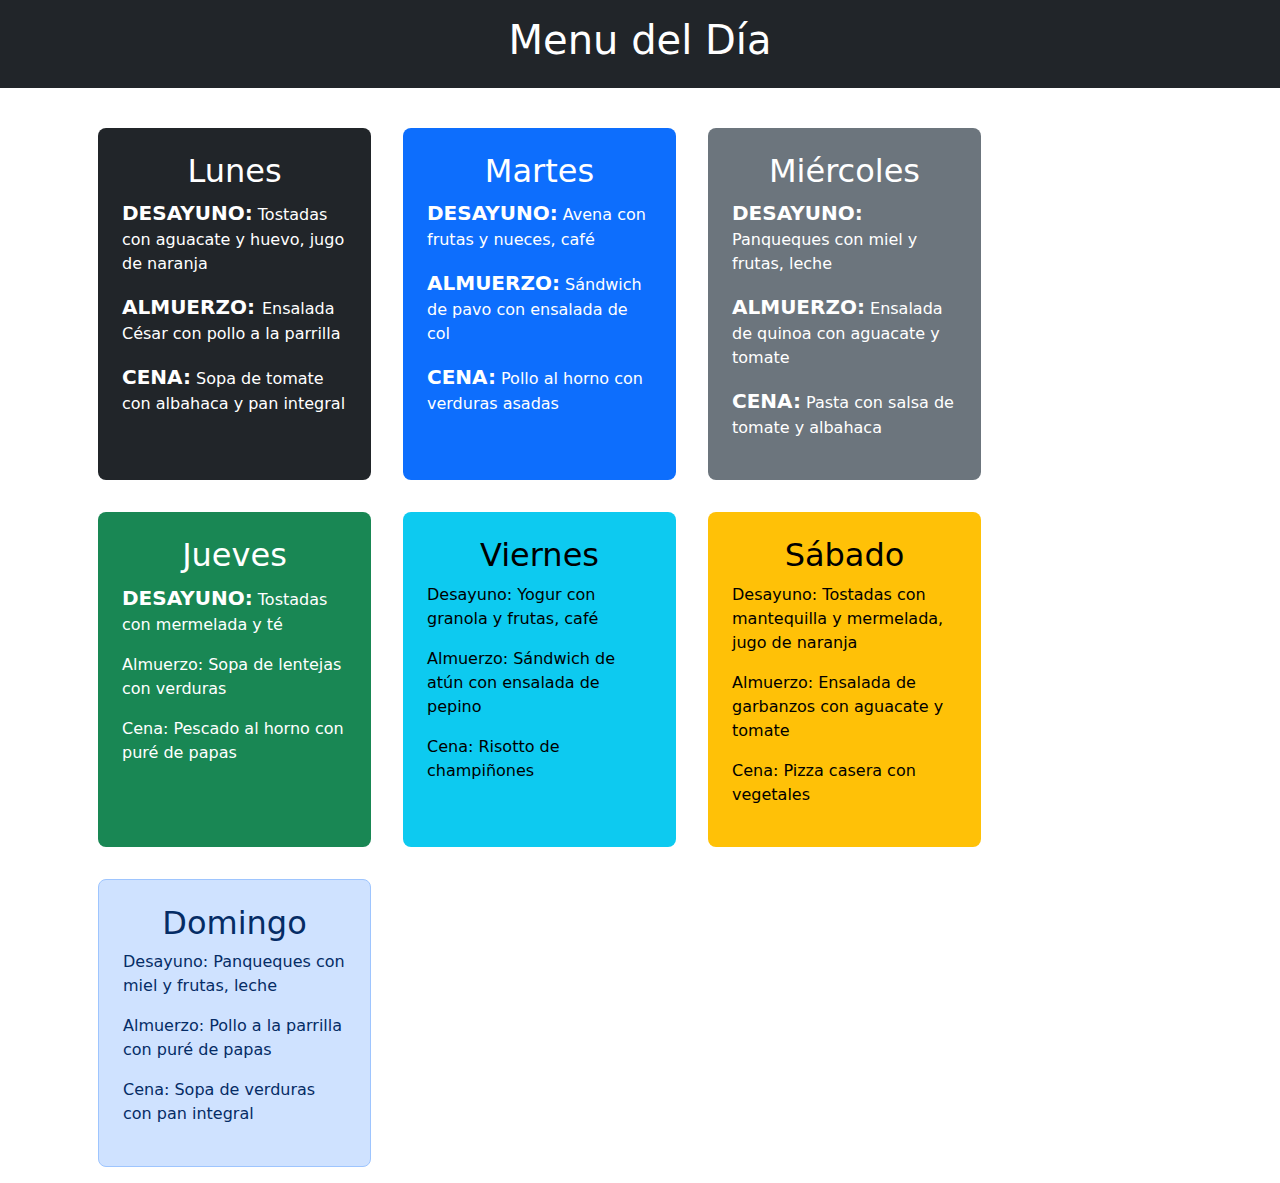
==== MenuDia/index.html @ 6b35cf4b "chore: Update CSS styles for MenuDia and todoHTMLCSS" ====
<!DOCTYPE html>
<html lang="es">
<head>
    <meta charset="UTF-8">
    <meta name="viewport" content="width=device-width, initial-scale=1.0">
    <title>Todo HTML&CSS</title>
    <link rel="stylesheet" href="./css/BootstrapCSS/bootstrap.min.css">
</head>
<body>
    <div class="text-bg-dark p-3 text-center">
        <h1>Menu del Día</h1>

    </div>
    <main>
        <article class="container-sm pd-7">
            <div class=" container row row-cols-1 row-cols-sm-2 row-cols-md-4 g-col-5 mt-4 ">
                <div class="col m-3 p-4 text-bg-dark rounded-3">
                    <h2 class="text-center">Lunes</h2>
                    <p> <span class="text-uppercase fs-5 fw-bolder"> Desayuno:</span> Tostadas con aguacate y huevo, jugo de naranja</p>
                    <p> <span class="text-uppercase fs-5 fw-bolder">Almuerzo: </span> Ensalada César con pollo a la parrilla</p>
                    <p><span class="text-uppercase fs-5 fw-bolder"> Cena:</span> Sopa de tomate con albahaca y pan integral</p>
                    <span class="text-uppercase fs-5 fw-bolder"></span>
                </div>
                <div class="col p-4 m-3 text-bg-primary rounded-3">
                    <h2 class="text-center">Martes</h2>
                    <p><span class="text-uppercase fs-5 fw-bolder"> Desayuno:</span> Avena con frutas y nueces, café</p>
                    <p><span class="text-uppercase fs-5 fw-bolder">Almuerzo:</span> Sándwich de pavo con ensalada de col</p>
                    <p><span class="text-uppercase fs-5 fw-bolder">Cena:</span> Pollo al horno con verduras asadas</p>
                </div>
                <div class="col p-4  m-3 text-bg-secondary rounded-3 ">
                    <h2 class="text-center" >Miércoles</h2>
                    <p> <span class="text-uppercase fs-5 fw-bolder">Desayuno:</span> Panqueques con miel y frutas, leche</p>
                    <p><span class="text-uppercase fs-5 fw-bolder">Almuerzo:</span> Ensalada de quinoa con aguacate y tomate</p>
                    <p> <span class="text-uppercase fs-5 fw-bolder">Cena:</span> Pasta con salsa de tomate y albahaca</p>
                </div>
                <div class="col text-bg-success p-4 m-3 rounded-3 ">
                    <h2 class="text-center">Jueves</h2>
                    <p> <span class="text-uppercase fs-5 fw-bolder">Desayuno:</span> Tostadas con mermelada y té</p>
                    <p>Almuerzo: Sopa de lentejas con verduras</p>
                    <p>Cena: Pescado al horno con puré de papas</p>
                </div>
                <div class="col p-4 m-3 text-bg-info rounded-3">
                    <h2 class="text-center">Viernes</h2>
                    <p>Desayuno: Yogur con granola y frutas, café</p>
                    <p>Almuerzo: Sándwich de atún con ensalada de pepino</p>
                    <p>Cena: Risotto de champiñones</p>
                </div>
                <div class="col p-4 m-3 text-bg-warning rounded-3">
                    <h2 class="text-center">Sábado</h2>
                    <p>Desayuno: Tostadas con mantequilla y mermelada, jugo de naranja</p>
                    <p>Almuerzo: Ensalada de garbanzos con aguacate y tomate</p>
                    <p>Cena: Pizza casera con vegetales</p>
                </div>
                <div class="col p-4 m-3 text-primary-emphasis bg-primary-subtle border border-primary-subtle rounded-3">
                    <h2 class="text-center">Domingo</h2>
                    <p>Desayuno: Panqueques con miel y frutas, leche</p>
                    <p>Almuerzo: Pollo a la parrilla con puré de papas</p>
                    <p>Cena: Sopa de verduras con pan integral</p>
                </div>
                

            </div>


        </article>
    </main>
    

    <script src="./js/BootstapJS/bootstrap.bundle.js"></script>
</body>
</html>
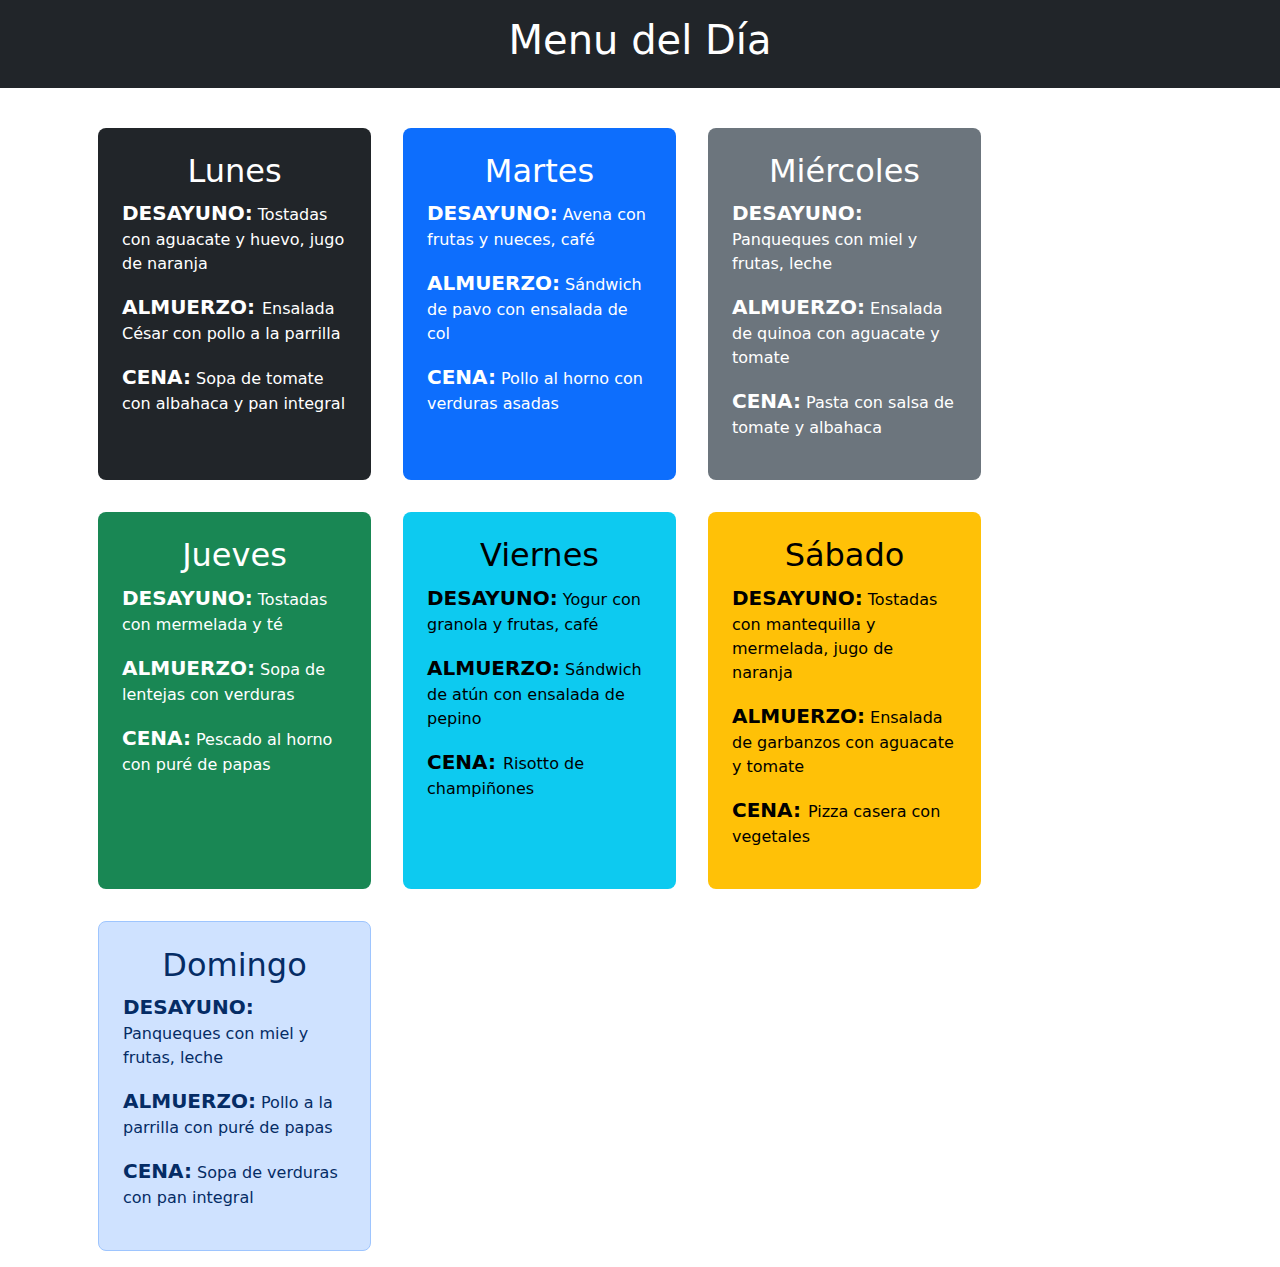
==== commit 7e627861: "feat: Add HTML structure to About Me page and update CSS styles for MenuDia and todoHTMLCSS" ====
--- a/MenuDia/index.html
+++ b/MenuDia/index.html
@@ -36,26 +36,26 @@
                 <div class="col text-bg-success p-4 m-3 rounded-3 ">
                     <h2 class="text-center">Jueves</h2>
                     <p> <span class="text-uppercase fs-5 fw-bolder">Desayuno:</span> Tostadas con mermelada y té</p>
-                    <p>Almuerzo: Sopa de lentejas con verduras</p>
-                    <p>Cena: Pescado al horno con puré de papas</p>
+                    <p> <span class="text-uppercase fs-5 fw-bolder">Almuerzo:</span> Sopa de lentejas con verduras</p>
+                    <p> <span class="text-uppercase fs-5 fw-bolder">Cena:</span> Pescado al horno con puré de papas</p>
                 </div>
                 <div class="col p-4 m-3 text-bg-info rounded-3">
                     <h2 class="text-center">Viernes</h2>
-                    <p>Desayuno: Yogur con granola y frutas, café</p>
-                    <p>Almuerzo: Sándwich de atún con ensalada de pepino</p>
-                    <p>Cena: Risotto de champiñones</p>
+                    <p> <span class="text-uppercase fs-5 fw-bolder">Desayuno:</span> Yogur con granola y frutas, café</p>
+                    <p> <span class="text-uppercase fs-5 fw-bolder">Almuerzo:</span> Sándwich de atún con ensalada de pepino</p>
+                    <p><span class="text-uppercase fs-5 fw-bolder">Cena: </span>Risotto de champiñones</p>
                 </div>
                 <div class="col p-4 m-3 text-bg-warning rounded-3">
                     <h2 class="text-center">Sábado</h2>
-                    <p>Desayuno: Tostadas con mantequilla y mermelada, jugo de naranja</p>
-                    <p>Almuerzo: Ensalada de garbanzos con aguacate y tomate</p>
-                    <p>Cena: Pizza casera con vegetales</p>
+                    <p><span class="text-uppercase fs-5 fw-bolder">Desayuno:</span> Tostadas con mantequilla y mermelada, jugo de naranja</p>
+                    <p><span class="text-uppercase fs-5 fw-bolder">Almuerzo:</span> Ensalada de garbanzos con aguacate y tomate</p>
+                    <p><span class="text-uppercase fs-5 fw-bolder">Cena: </span>Pizza casera con vegetales</p>
                 </div>
                 <div class="col p-4 m-3 text-primary-emphasis bg-primary-subtle border border-primary-subtle rounded-3">
                     <h2 class="text-center">Domingo</h2>
-                    <p>Desayuno: Panqueques con miel y frutas, leche</p>
-                    <p>Almuerzo: Pollo a la parrilla con puré de papas</p>
-                    <p>Cena: Sopa de verduras con pan integral</p>
+                    <p> <span class="text-uppercase fs-5 fw-bolder">Desayuno:</span>  Panqueques con miel y frutas, leche</p>
+                    <p> <span class="text-uppercase fs-5 fw-bolder">Almuerzo:</span> Pollo a la parrilla con puré de papas</p>
+                    <p> <span class="text-uppercase fs-5 fw-bolder">Cena:</span> Sopa de verduras con pan integral</p>
                 </div>
                 
 
